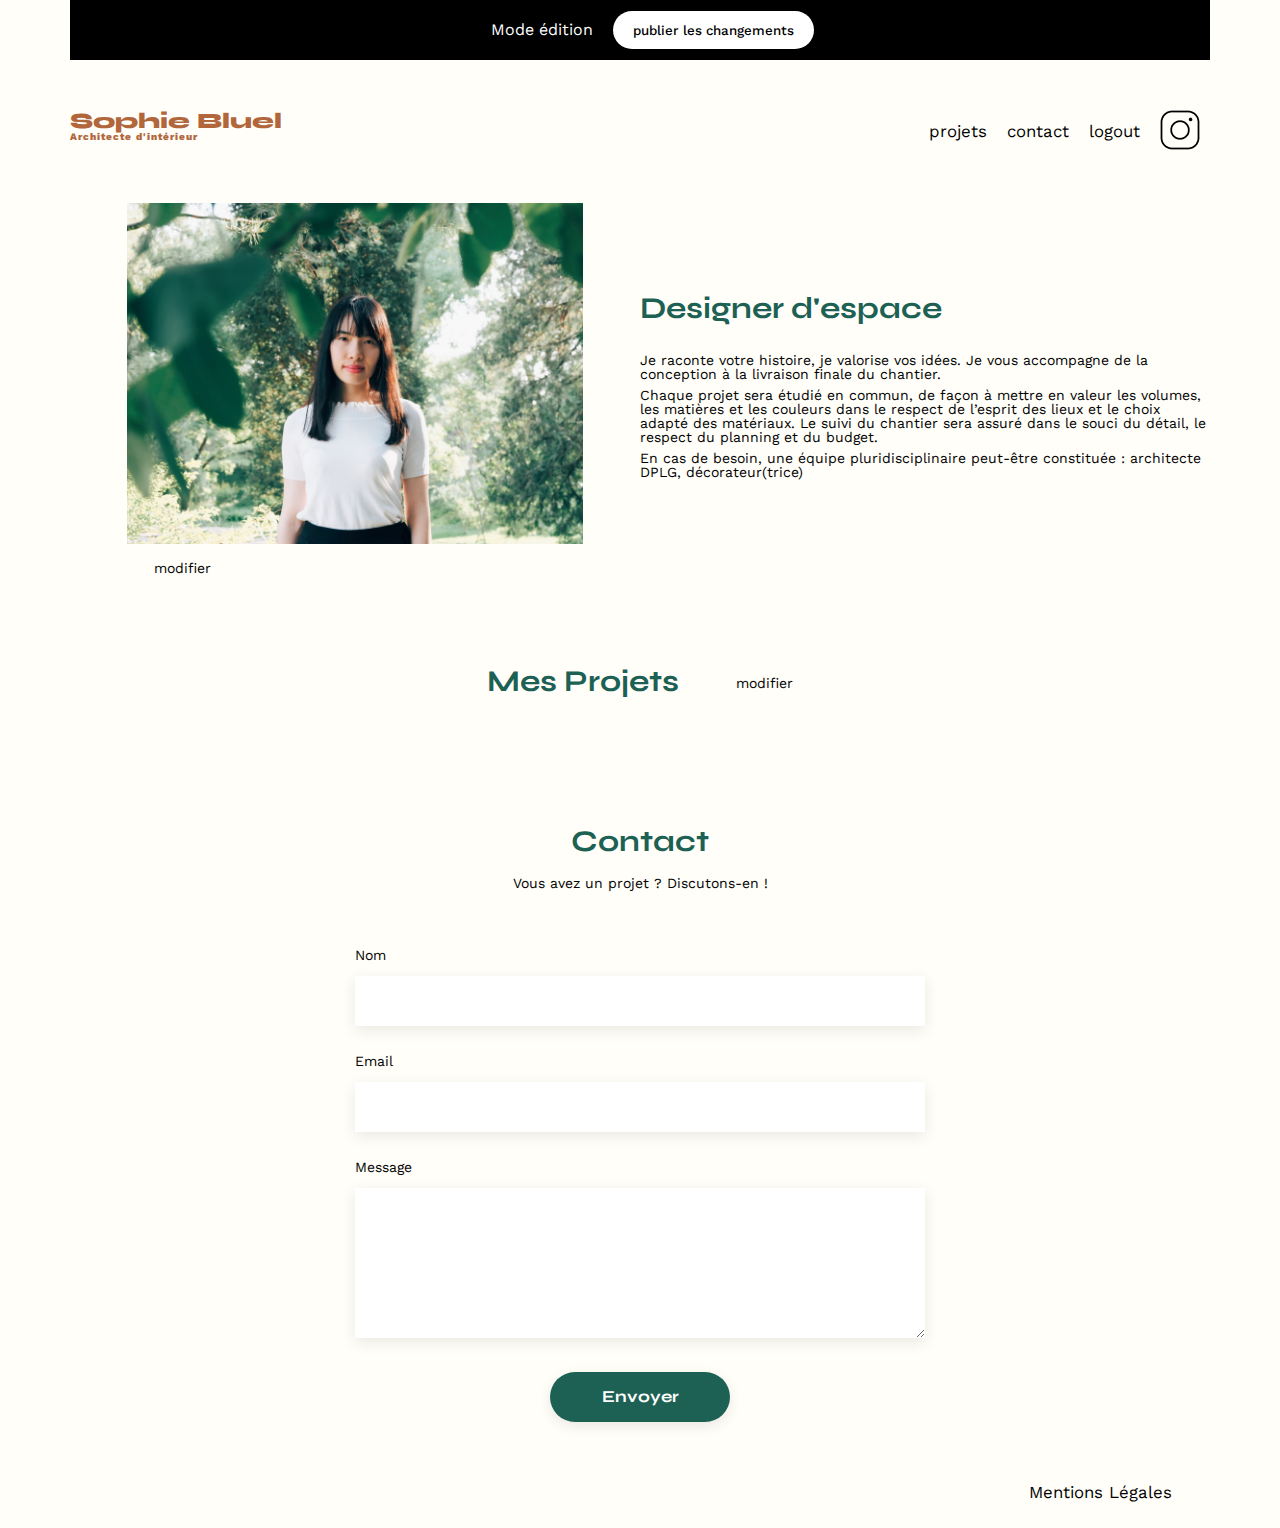
==== FrontEnd/edit.html @ 6bf7cfae "ajout modal2" ====
<!DOCTYPE html>
<html lang="fr">

<head>
    <meta charset="UTF-8">
    <title>Sophie Bluel - Architecte d'intérieur</title>
    <meta name="viewport" content="width=device-width, initial-scale=1.0">
    <link rel="preconnect" href="https://fonts.googleapis.com">
    <link rel="preconnect" href="https://fonts.gstatic.com" crossorigin>
    <link href="https://fonts.googleapis.com/css2?family=Syne:wght@700;800&family=Work+Sans&display=swap"
        rel="stylesheet">
    <link rel="preconnect" href="https://fonts.googleapis.com">
    <link rel="preconnect" href="https://fonts.gstatic.com" crossorigin>
    <link href="https://fonts.googleapis.com/css2?family=Work+Sans:wght@500&display=swap" rel="stylesheet">
    <meta name="description" content="">
    <link rel="stylesheet" href="./assets/edit.css">
</head>

<body>
    <div class="modal-container">
        <div class="overlay modal-trigger"></div>
        <div class="modal1">
            <img src="assets/icons/Vector.svg" alt="icone croix pour fermer" class=" close-modal modal-trigger">
            <h1 id="modalTitle">Galerie photo</h1>
            <div class="gallery_modal"></div>
            <hr>
            <button class="button_modal">Ajouter une photo</button>
            <a href="" class="link_modal">Supprimer la galerie</a>
        </div>
        <div class="modal2">
            <img src="assets/icons/Arrow_Back.svg" alt="icone flèche" class=" arrow-modal">
            <img src="assets/icons/Vector.svg" alt="icone croix pour fermer" class=" close-modal modal-trigger">
            <h1 id="modalTitle">Ajout Photo</h1>
            <div class="add_photo">
                <img src="assets/icons/add_pic.svg" alt="">
                <label for="file" class="button_add_picture"> + Ajouter photo
                    <input type="file" accept="image/png, image/jpg" class="input_file" id="file">
                </label>
                <p class="format_picture">jpg, png: 4mo max</p>
            </div>
            <form action="" class="validate_picture">
                <label for="text">Titre</label>
                <input type="text" name="text" id="text">
                <label for="categories">Catégories</label>
                <select name="" id="categories"></select>
                <hr>
                <button class="button_modal2" type="submit">Ajouter une photo</button>
            </form>
        </div>
    </div>
    <div class="header_edit">
        <div class="edition">
            <img src="./assets/icons/icon_white.png" alt="">
            <p>Mode édition</p>
        </div>
        <button class="button">publier les changements</button>
    </div>
    <header>
        <h1>Sophie Bluel <span>Architecte d'intérieur</span></h1>
        <nav>
            <ul>
                <li>projets</li>
                <li>contact</li>
                <li><a href="./index.html" class="logout">logout</a></li>
                <li><img src="./assets/icons/instagram.png" alt="Instagram"></li>
            </ul>
        </nav>
    </header>
    <main>
        <section id="introduction">
            <figure>
                <img src="./assets/images/sophie-bluel.png" alt="">
                <div class="modify_img">
                    <img src="./assets/icons/icon-black.png" alt="">
                    <p>modifier</p>
                </div>
            </figure>

            <article>
                <h2>Designer d'espace</h2>
                <p>Je raconte votre histoire, je valorise vos idées. Je vous accompagne de la conception à la livraison
                    finale du chantier.</p>
                <p>Chaque projet sera étudié en commun, de façon à mettre en valeur les volumes, les matières et les
                    couleurs dans le respect de l’esprit des lieux et le choix adapté des matériaux. Le suivi du
                    chantier sera assuré dans le souci du détail, le respect du planning et du budget.</p>
                <p>En cas de besoin, une équipe pluridisciplinaire peut-être constituée : architecte DPLG,
                    décorateur(trice)</p>
            </article>
        </section>
        <section id="portfolio">
            <div class="modify">
                <h2>Mes Projets</h2>
                <div class="modify_project">
                    <img src="./assets/icons/icon-black.png" alt="">
                    <p class="modalLink modal-trigger">modifier</p>
                </div>
            </div>

        </section>
        <section id="contact">
            <h2>Contact</h2>
            <p>Vous avez un projet ? Discutons-en !</p>
            <form action="#" method="post">
                <label for="name">Nom</label>
                <input type="text" name="name" id="name">
                <label for="email">Email</label>
                <input type="email" name="email" id="email">
                <label for="message">Message</label>
                <textarea name="message" id="message" cols="30" rows="10"></textarea>
                <input type="submit" value="Envoyer">
            </form>
        </section>
    </main>

    <footer>
        <nav>
            <ul>
                <li>Mentions Légales</li>
            </ul>
        </nav>
    </footer>
    <script src="./assets/index.js"></script>
</body>

</html>
---- FrontEnd/assets/edit.css ----
/* http://meyerweb.com/eric/tools/css/reset/
   v2.0 | 20110126
   License: none (public domain)
*/

*,
::before,
::after {
  box-sizing: border-box;
  margin: 0;
  padding: 0;
}

html,
body,
div,
span,
applet,
object,
iframe,
h1,
h2,
h3,
h4,
h5,
h6,
p,
blockquote,
pre,
a,
abbr,
acronym,
address,
big,
cite,
code,
del,
dfn,
em,
img,
ins,
kbd,
q,
s,
samp,
small,
strike,
strong,
sub,
sup,
tt,
var,
b,
u,
i,
center,
dl,
dt,
dd,
ol,
ul,
li,
fieldset,
form,
label,
legend,
table,
caption,
tbody,
tfoot,
thead,
tr,
th,
td,
article,
aside,
canvas,
details,
embed,
figure,
figcaption,
footer,
header,
hgroup,
menu,
nav,
output,
ruby,
section,
summary,
time,
mark,
audio,
video {
  margin: 0;
  padding: 0;
  border: 0;
  font-size: 100%;
  font: inherit;
  vertical-align: baseline;
}
/* HTML5 display-role reset for older browsers */
article,
aside,
details,
figcaption,
figure,
footer,
header,
hgroup,
menu,
nav,
section {
  display: block;
}
body {
  line-height: 1;
}
ol,
ul {
  list-style: none;
}
blockquote,
q {
  quotes: none;
}
blockquote:before,
blockquote:after,
q:before,
q:after {
  content: "";
  content: none;
}
table {
  border-collapse: collapse;
  border-spacing: 0;
}
/** end reset css**/
body {
  max-width: 1140px;
  margin: auto;
  font-family: "Work Sans";
  font-size: 14px;
  background: #fffef8;
}

.modal-container {
  visibility: hidden;
  position: fixed;
  top: 0;
  left: 0;
  width: 100vw;
  height: 100vh;
  transition: visibility 0.4s;
}
.modal-container.active {
  visibility: visible;
}

.overlay {
  opacity: 0;
  position: absolute;
  width: 100%;
  height: 100%;
  background: rgba(0, 0, 0, 0.3);
  transition: opacity 0.4s 0.2s ease-out;
}

.modal-container.active .overlay {
  opacity: 1;
  transition: opacity 0.4s ease-out;
}
.modal1 {
  opacity: 0;
  width: 95%;
  max-width: 550px;
  min-width: 300px;
  height: 650px;
  padding: 35px;
  background: #fff;
  border-radius: 10px;
  position: absolute;
  top:50%;
  left: 50%;
  transform: translate(-50%, calc(-50% - 50px));
  transition: opacity 0.4s ease-out,
  transform 0.4s ease-out;
}

.modal2 {
  opacity: 0;
  width: 95%;
  max-width: 550px;
  min-width: 300px;
  height: 650px;
  padding: 35px;
  background: #fff;
  border-radius: 10px;
  position: absolute;
  top:50%;
  left: 50%;
  transform: translate(-50%, calc(-50% - 50px));
  transition: opacity 0.4s ease-out,
  transform 0.4s ease-out;
  display: none; 
}

.modal-container.active .modal1, .modal-container.active .modal2 {
  opacity: 1;
  transform: translate(-50%, -50%);
  transition: opacity 0.4s 0.2s ease-out,
  transform 0.4s 0.2s ease-out;
}

.arrow-modal {
cursor: pointer;
}

.close-modal {
  position: absolute;
  top: 35px;
  right: 35px;
  cursor: pointer;
}

.modal1 h1, .modal2 h1 {
  margin: 30px 0 45px;
  font-family: "Work Sans";
  font-size: 26px;
  font-weight: 400;
  color: #000;
  text-align: center;
}

.modal2 #modalTitle {
  margin: 20px 0 30px;
}

.gallery_modal {
  margin: 0 60px;
  display: flex;
  align-items: center;
  flex-wrap: wrap;
  gap: 10px;
}

.img_modal{
  position: relative;
  z-index: -1;
}

.img_modal img {
  width: 63px; 
}

.text_modal {
  color: #000;
  font-weight: 400;
  font-size: 12px;
}

.icon1_modal {
  display: block;
  width: 17px;
  height: 17px;
  position: absolute;
  z-index: 1;
  top: 0;
  margin-top: 5px;
  right: 0;
  margin-right: -5px;
  cursor: pointer;
}

.icon2_modal {
  display: block;
  width: 17px;
  height: 17px;
  position: absolute;
  z-index: 1;
  top:0;
  margin-top: 5px;
  right: 0;
  margin-right: -20px;
  cursor: pointer;
}

.add_photo {
  width: 420px;
  height: 170px;
  border-radius: 3px;
  background: #E8F1F7;
  margin: auto;
  padding: 30px 0 20px;
}

.add_photo img {
 display:block;
 margin:auto;
}

.add_photo p {
  font-size: 10px;
  text-align: center;
  margin-top: 7px;
}

.button_add_picture {
  margin: auto;
  margin-top: 20px;
  display: flex;
  align-items: center;
  justify-content: center;
  border: 1px #CBD6DC solid;
  background: #CBD6DC;
  color:#306685;
  border-radius: 50px;
  width: 175px;
  height: 36px;
  font-family: "Syne", sans-serif;
  font-weight: 500;
  font-size: 14px;
  text-align: center;
  cursor: pointer;
}

.button_add_picture .input_file {
  display: none;
}

.validate_picture {
  display: flex;
  flex-direction: column;
  justify-content: center;
  margin-top: 30px;
}

.validate_picture label {
 margin-left: 32px;
}

.validate_picture #text, #categories {
  display: flex;
  margin: auto;
  font-family: "Work Sans";
  color: #3d3d3d;
  font-weight: 500;
  width: 420px;
  height: 50px;
  margin-top: 7px;
  margin-bottom: 30px;
  border: none;
  box-shadow: 0px 4px 14px rgba(0, 0, 0, 0.09)
}

hr {
  width: 420px;
  height: 0px;
  border: 1px solid #B3B3B3;
  margin: auto; 
  margin-top: 25px; 
  margin-bottom: 30px;
}

.button_modal {
  display: flex;
  align-items: center;
  margin: auto;
  border: 1px #1d6154 solid;
  background: #1d6154;
  color: #fff;
  border-radius: 60px;
  height: 36px;
  font-family: "Syne", sans-serif;
  font-weight: 700;
  font-size: 14px;
  text-align: center;
  padding: 10px 50px;
  cursor: pointer;
}

.link_modal {
  display: flex;
  justify-content: center;
  text-decoration: none;
  font-family: "Syne", sans-serif;
  font-weight: 400;
  font-size: 14px;
  margin-top: 25px;
  margin-bottom: 15px;
  text-align: center;
  color: #D65353;
}

.button_modal2 {
  display: flex;
  align-items: center;
  margin: auto;
  border: 1px #A7A7A7 solid;
  background: #A7A7A7;
  color: #fff;
  border-radius: 60px;
  height: 36px;
  font-family: "Syne", sans-serif;
  font-weight: 700;
  font-size: 14px;
  text-align: center;
  padding: 10px 50px;
  cursor: pointer;
}


header {
  display: flex;
  justify-content: space-between;
  margin: 50px 0;
}
section {
  margin: 50px 0;
}

h1 {
  display: flex;
  flex-direction: column;
  font-family: "Syne";
  font-size: 22px;
  font-weight: 800;
  color: #b1663c;
}

h1 > span {
  font-family: "Work Sans";
  font-size: 10px;
  letter-spacing: 0.1em;
}

h2 {
  font-family: "Syne";
  font-weight: 700;
  font-size: 30px;
  color: #1d6154;
}
nav ul {
  display: flex;
  align-items: center;
  list-style-type: none;
}
nav li {
  padding: 0 10px;
  font-size: 1.2em;
}

li:hover {
  color: #b1663c;
}

.header_edit {
  background-color: #000;
  height: 60px;
  display: flex;
  align-items: center;
  justify-content: center;
  gap: 20px;
}

.header_edit .button {
  border: none;
  background-color: #fff;
  border-radius: 60px;
  height: 38px;
  font-weight: 500;
  padding: 10px 20px;
  font-family: "Work Sans";
}

.edition {
  display: flex;
  color: #fff;
  align-items: center;
  gap: 10px;
}

.edition img {
  width: 15px;
  height: 15px;
}

.edition p {
  font-family: "Work Sans";
  font-weight: 400;
  font-size: 16px;
}

.logout {
  text-decoration: none;
  color: #000;
}

#introduction {
  display: flex;
  align-items: center;
}
#introduction figure {
  flex: 1;
}
#introduction img {
  display: block;
  margin: auto;
  width: 80%;
}

#introduction .modify_img {
  display: flex;
  align-items: center;
  gap: 10px;
  margin: 15px 0 0 57px;
}

#introduction .modify_img img {
  width: 17px;
  height: 17px;
  margin: 0;
}

#introduction .modify_img p {
  margin: 0;
  text-decoration: none;
  color: #000;
  cursor: pointer;
}

#introduction article {
  flex: 1;
}
#introduction h2 {
  margin-bottom: 1em;
}

#introduction p {
  margin-bottom: 0.5em;
}

#portfolio h2 {
  text-align: center;
  margin-bottom: 1em;
}

#portfolio .modify {
  display: flex;
  justify-content: center;
  align-items: center;
  gap: 30px;
  margin-top: 90px;
  margin-bottom: 100px;
}

#portfolio .modify .modify_project {
  display: flex;
  align-items: center;
  margin-bottom: 27px;
  gap: 10px;
}

.modify_project img {
  width: 17px;
  height: 17px;
}

.modify_project p {
  margin: 0;
  text-decoration: none;
  color: #000;
  cursor: pointer;
}

.filter {
  display: none;
}

.gallery {
  width: 100%;
  display: grid;
  grid-template-columns: 1fr 1fr 1fr;
  grid-column-gap: 20px;
  grid-row-gap: 20px;
}

.gallery img {
  width: 100%;
}
#contact {
  width: 50%;
  margin: auto;
}
#contact > * {
  text-align: center;
}
#contact h2 {
  margin-bottom: 20px;
}
#contact form {
  text-align: left;
  margin-top: 30px;
  display: flex;
  flex-direction: column;
}

#contact input {
  height: 50px;
  font-size: 1.2em;
  border: none;
  box-shadow: 0px 4px 14px rgba(0, 0, 0, 0.09);
}
#contact label {
  margin: 2em 0 1em 0;
}
#contact textarea {
  border: none;
  box-shadow: 0px 4px 14px rgba(0, 0, 0, 0.09);
}

input[type="submit"] {
  font-family: "Syne";
  font-weight: 700;
  color: white;
  background-color: #1d6154;
  margin: 2em auto;
  width: 180px;
  text-align: center;
  border-radius: 60px;
}

footer nav ul {
  display: flex;
  justify-content: flex-end;
  margin: 2em;
}
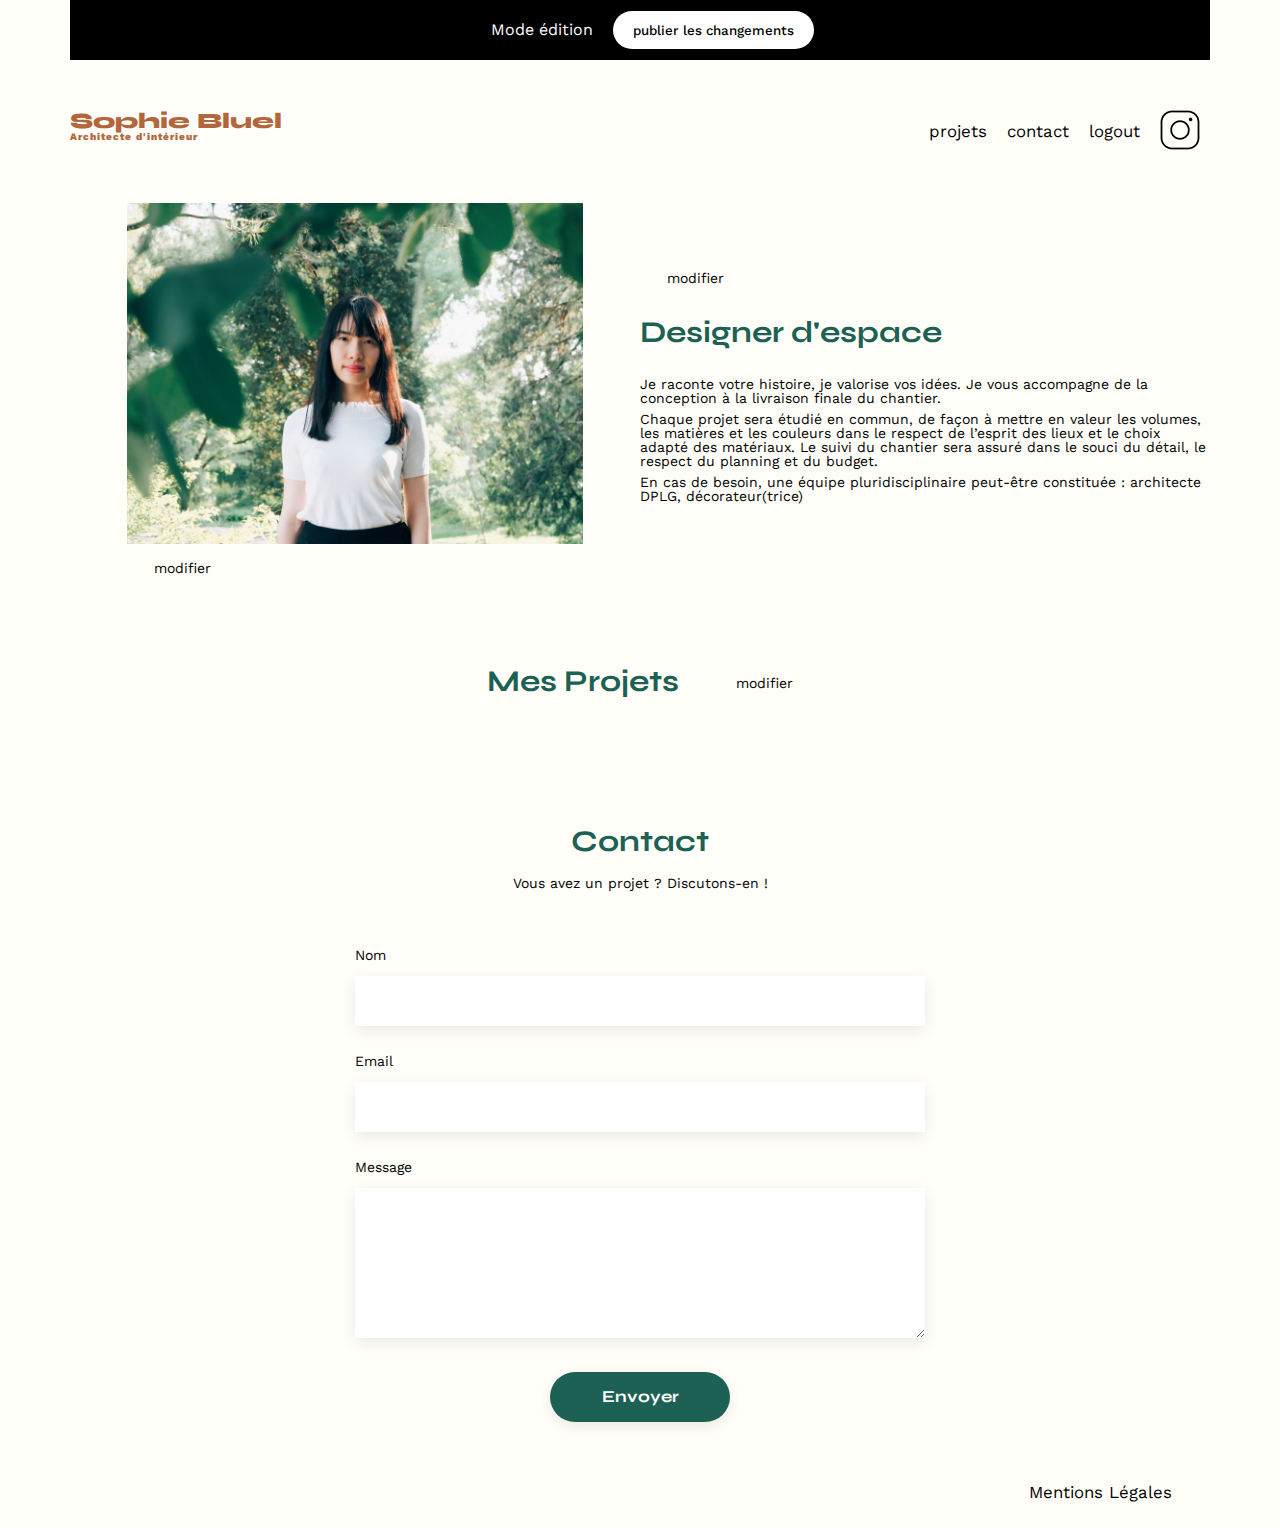
==== commit 6222e1f6: "modif ajout img" ====
--- a/FrontEnd/edit.html
+++ b/FrontEnd/edit.html
@@ -19,33 +19,33 @@
 <body>
     <div class="modal-container">
         <div class="overlay modal-trigger"></div>
-        <div class="modal1">
+        <div class="modal">
             <img src="assets/icons/Vector.svg" alt="icone croix pour fermer" class=" close-modal modal-trigger">
-            <h1 id="modalTitle">Galerie photo</h1>
+            <h2 class="modalTitle">Galerie photo</h2>
             <div class="gallery_modal"></div>
             <hr>
-            <button class="button_modal">Ajouter une photo</button>
+            <button class="button_add_gallery">Ajouter une photo</button>
             <a href="" class="link_modal">Supprimer la galerie</a>
         </div>
-        <div class="modal2">
+
+        <div class="modal_add">
             <img src="assets/icons/Arrow_Back.svg" alt="icone flèche" class=" arrow-modal">
             <img src="assets/icons/Vector.svg" alt="icone croix pour fermer" class=" close-modal modal-trigger">
-            <h1 id="modalTitle">Ajout Photo</h1>
-            <div class="add_photo">
-                <img src="assets/icons/add_pic.svg" alt="">
-                <label for="file" class="button_add_picture"> + Ajouter photo
-                    <input type="file" accept="image/png, image/jpg" class="input_file" id="file">
+            <h2 class="modalTitle">Ajout photo</h2>
+            <form action="" class="form_upload_img">
+                <label for="file" class="form_add_photo">
+                    <img src="assets/icons/add_pic.svg" alt="">
+                    <div class="button_add_picture">+ Ajouter photo</div>
+                    <span class="format_picture">jpg, png: 4mo max</span>
                 </label>
-                <p class="format_picture">jpg, png: 4mo max</p>
-            </div>
-            <form action="" class="validate_picture">
-                <label for="text">Titre</label>
-                <input type="text" name="text" id="text">
+                <label for="title_picture">Titre</label>
+                <input type="text" id="title_picture" name="title_picture">
                 <label for="categories">Catégories</label>
-                <select name="" id="categories"></select>
-                <hr>
-                <button class="button_modal2" type="submit">Ajouter une photo</button>
+                <select name="categories" id="categories"></select>
+            <hr>
+                <button class="button_validate" disabled >Valider</button>
             </form>
+
         </div>
     </div>
     <div class="header_edit">
@@ -72,11 +72,15 @@
                 <img src="./assets/images/sophie-bluel.png" alt="">
                 <div class="modify_img">
                     <img src="./assets/icons/icon-black.png" alt="">
-                    <p>modifier</p>
+                    <p class="modalLink modal-trigger">modifier</p>
                 </div>
             </figure>
 
             <article>
+                <div class="modify_article">
+                    <img src="./assets/icons/icon-black.png" alt="">
+                    <p class="modalLink modal-trigger">modifier</p>
+                </div>
                 <h2>Designer d'espace</h2>
                 <p>Je raconte votre histoire, je valorise vos idées. Je vous accompagne de la conception à la livraison
                     finale du chantier.</p>
--- a/FrontEnd/assets/edit.css
+++ b/FrontEnd/assets/edit.css
@@ -170,12 +170,10 @@
   opacity: 1;
   transition: opacity 0.4s ease-out;
 }
-.modal1 {
+.modal, .modal_add {
   opacity: 0;
   width: 95%;
   max-width: 550px;
-  min-width: 300px;
-  height: 650px;
   padding: 35px;
   background: #fff;
   border-radius: 10px;
@@ -187,25 +185,11 @@
   transform 0.4s ease-out;
 }
 
-.modal2 {
-  opacity: 0;
-  width: 95%;
-  max-width: 550px;
-  min-width: 300px;
-  height: 650px;
-  padding: 35px;
-  background: #fff;
-  border-radius: 10px;
-  position: absolute;
-  top:50%;
-  left: 50%;
-  transform: translate(-50%, calc(-50% - 50px));
-  transition: opacity 0.4s ease-out,
-  transform 0.4s ease-out;
+.modal_add {
   display: none; 
 }
 
-.modal-container.active .modal1, .modal-container.active .modal2 {
+.modal-container.active .modal, .modal-container.active .modal_add {
   opacity: 1;
   transform: translate(-50%, -50%);
   transition: opacity 0.4s 0.2s ease-out,
@@ -223,7 +207,7 @@
   cursor: pointer;
 }
 
-.modal1 h1, .modal2 h1 {
+.modalTitle {
   margin: 30px 0 45px;
   font-family: "Work Sans";
   font-size: 26px;
@@ -232,10 +216,6 @@
   text-align: center;
 }
 
-.modal2 #modalTitle {
-  margin: 20px 0 30px;
-}
-
 .gallery_modal {
   margin: 0 60px;
   display: flex;
@@ -245,8 +225,7 @@
 }
 
 .img_modal{
-  position: relative;
-  z-index: -1;
+margin-bottom: 10px;
 }
 
 .img_modal img {
@@ -263,49 +242,72 @@
   display: block;
   width: 17px;
   height: 17px;
-  position: absolute;
-  z-index: 1;
-  top: 0;
   margin-top: 5px;
-  right: 0;
   margin-right: -5px;
   cursor: pointer;
 }
 
-.icon2_modal {
+.icon_delete {
   display: block;
   width: 17px;
   height: 17px;
-  position: absolute;
-  z-index: 1;
-  top:0;
-  margin-top: 5px;
-  right: 0;
-  margin-right: -20px;
-  cursor: pointer;
-}
-
-.add_photo {
+  position: relative;
+  margin-top: -80px;
+  margin-right:-55px;
+  margin-bottom: 65px;
+  margin-left: 18px;
+  cursor: pointer;
+}
+
+.form_upload_img {
+  display: flex;
+  flex-direction: column;
+  justify-content: center;
+  margin-top: 30px;
+}
+
+.form_upload_img label {
+  margin-left: 32px;
+}
+
+.form_upload_img #title_picture, #categories {
+  display: flex;
+  margin: auto;
+  font-family: "Work Sans";
+  color: #3d3d3d;
+  font-weight: 500;
+  width: 420px;
+  height: 50px;
+  margin-top: 7px;
+  margin-bottom: 30px;
+  border: none;
+  box-shadow: 0px 4px 14px rgba(0, 0, 0, 0.09)
+}
+
+.form_add_photo {
   width: 420px;
   height: 170px;
   border-radius: 3px;
   background: #E8F1F7;
   margin: auto;
+  margin-bottom: 30px;
   padding: 30px 0 20px;
-}
-
-.add_photo img {
- display:block;
- margin:auto;
-}
-
-.add_photo p {
+  cursor: pointer;
+}
+
+.form_add_photo img {
+  display:block;
+  margin:auto;
+}
+ 
+.form_add_photo .format_picture {
+  display: flex;
+  justify-content: center;
   font-size: 10px;
-  text-align: center;
   margin-top: 7px;
 }
-
-.button_add_picture {
+ 
+.form_add_photo .button_add_picture {
   margin: auto;
   margin-top: 20px;
   display: flex;
@@ -320,37 +322,14 @@
   font-family: "Syne", sans-serif;
   font-weight: 500;
   font-size: 14px;
-  text-align: center;
-  cursor: pointer;
-}
-
-.button_add_picture .input_file {
-  display: none;
-}
-
-.validate_picture {
-  display: flex;
-  flex-direction: column;
-  justify-content: center;
-  margin-top: 30px;
-}
-
-.validate_picture label {
- margin-left: 32px;
-}
-
-.validate_picture #text, #categories {
-  display: flex;
-  margin: auto;
-  font-family: "Work Sans";
-  color: #3d3d3d;
-  font-weight: 500;
-  width: 420px;
-  height: 50px;
-  margin-top: 7px;
-  margin-bottom: 30px;
-  border: none;
-  box-shadow: 0px 4px 14px rgba(0, 0, 0, 0.09)
+  cursor: pointer;
+}
+
+.form_add_photo .img_uploaded {
+  display:block;
+  margin:auto;
+  height: 170px;
+  width: auto;
 }
 
 hr {
@@ -362,7 +341,7 @@
   margin-bottom: 30px;
 }
 
-.button_modal {
+.button_add_gallery {
   display: flex;
   align-items: center;
   margin: auto;
@@ -392,7 +371,7 @@
   color: #D65353;
 }
 
-.button_modal2 {
+.button_validate {
   display: flex;
   align-items: center;
   margin: auto;
@@ -405,8 +384,7 @@
   font-weight: 700;
   font-size: 14px;
   text-align: center;
-  padding: 10px 50px;
-  cursor: pointer;
+  padding: 10px 100px;
 }
 
 
@@ -532,6 +510,28 @@
 #introduction article {
   flex: 1;
 }
+
+#introduction .modify_article {
+  display: flex;
+  align-items: center;
+  gap: 10px;
+  margin-bottom: 30px;
+}
+
+#introduction .modify_article p {
+  margin: 0;
+  text-decoration: none;
+  color: #000;
+  cursor: pointer;
+}
+
+#introduction .modify_article img {
+  width: 17px;
+  height: 17px;
+  margin: 0;
+}
+
+
 #introduction h2 {
   margin-bottom: 1em;
 }
